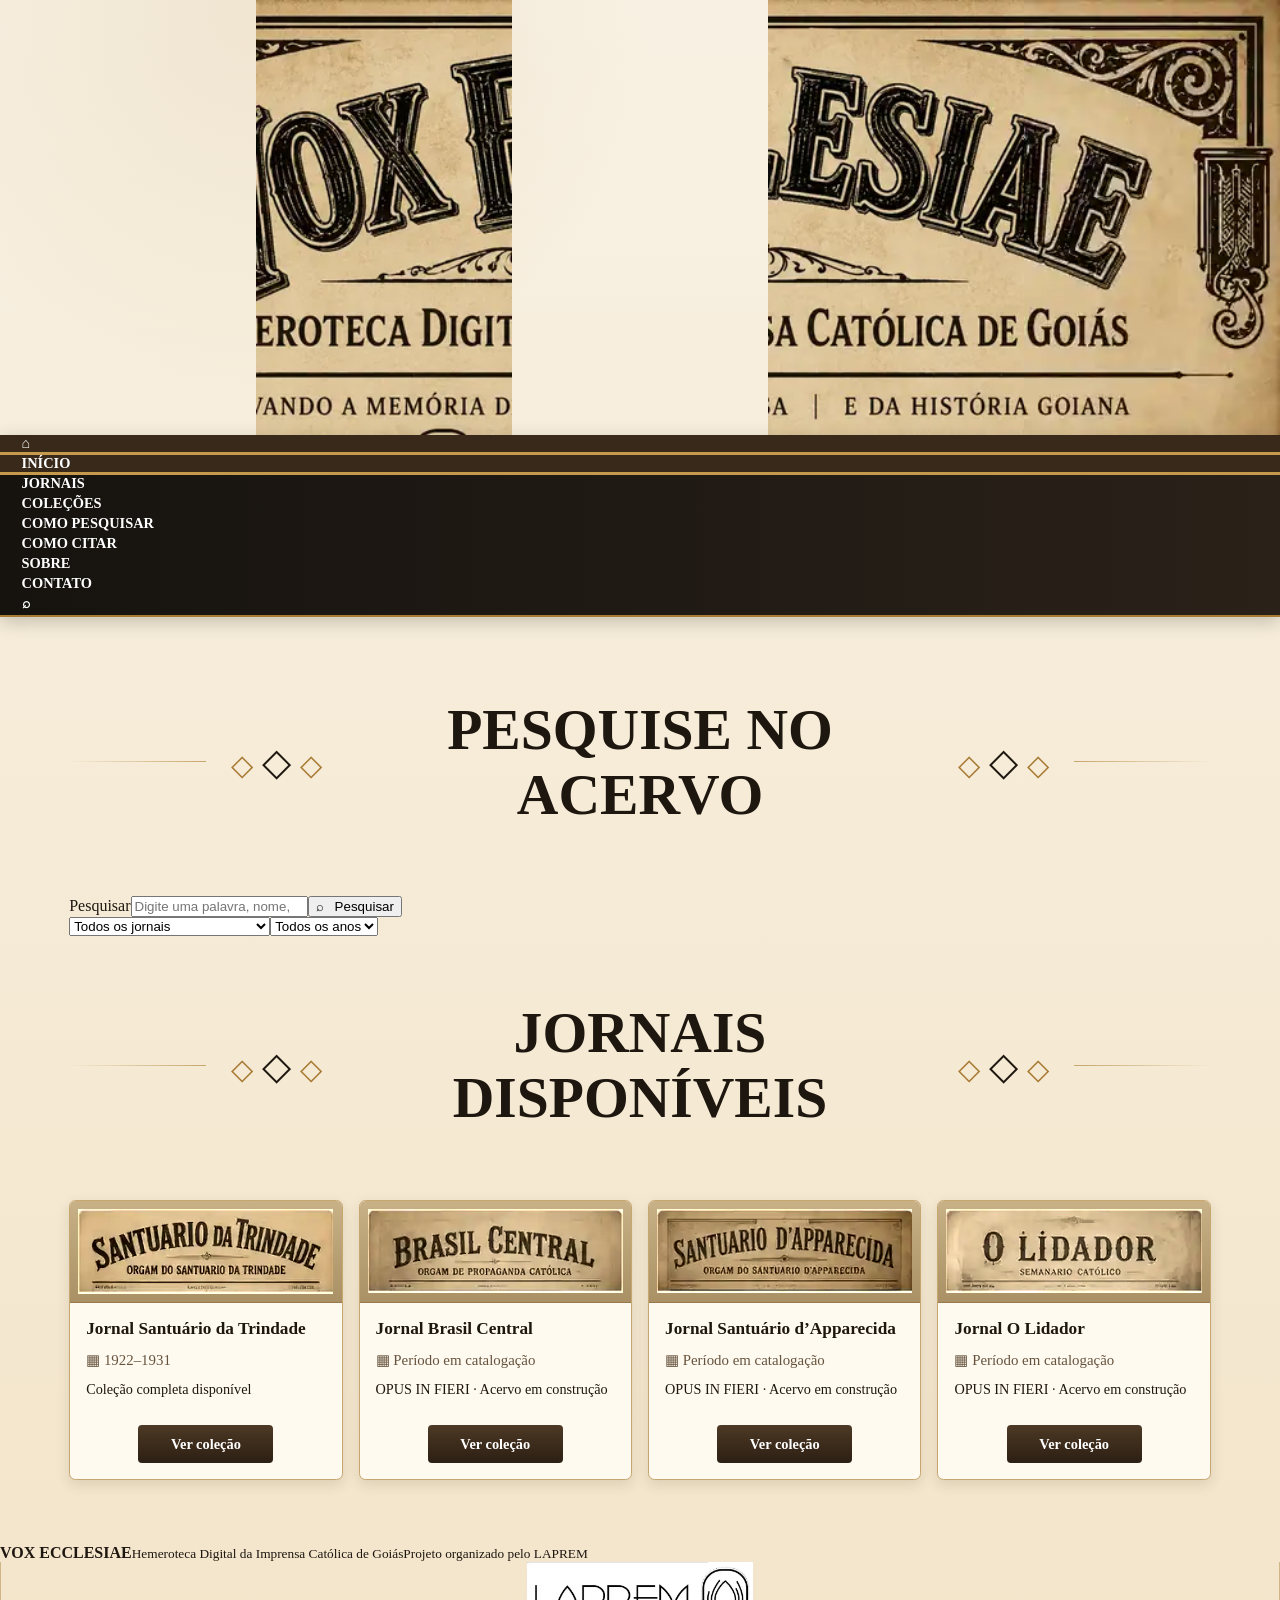
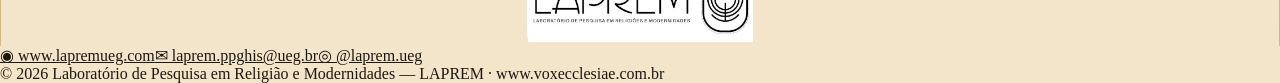
==== index.html @ 2f876b6b "Publica versão inicial do Vox Ecclesiae" ====
<!doctype html><html lang="pt-BR"><head>
<meta charset="utf-8"><meta name="viewport" content="width=device-width,initial-scale=1">
<meta name="description" content="Vox Ecclesiae — Hemeroteca Digital da Imprensa Católica de Goiás, organizada pelo LAPREM.">
<meta name="author" content="Laboratório de Pesquisa em Religião e Modernidades — LAPREM">
<title>Vox Ecclesiae — Hemeroteca Digital da Imprensa Católica de Goiás</title>
<link rel="stylesheet" href="assets/style.css"></head><body>
<header class="site-banner"><div class="banner-slices"><img src="assets/banner_vox_1.webp" alt="Vox Ecclesiae"><img src="assets/banner_vox_2.webp" alt=""><img src="assets/banner_vox_3.webp" alt=""><img src="assets/banner_vox_4.webp" alt=""><img src="assets/banner_vox_5.webp" alt=""></div></header>
<nav class="topnav" aria-label="Navegação principal">
<a class="home-link" href="index.html" aria-label="Início">⌂</a><a href="index.html">Início</a><a href="jornais.html">Jornais</a><a href="colecoes.html">Coleções</a><a href="como-pesquisar.html">Como pesquisar</a><a href="como-citar.html">Como citar</a><a href="sobre.html">Sobre</a><a href="contato.html">Contato</a><a class="search-link" href="#pesquisa" aria-label="Pesquisar">⌕</a>
</nav>
<main>
<section id="pesquisa">
  <div class="section-title"><span class="orn">◇</span><h1>Pesquise no acervo</h1><span class="orn">◇</span></div>
  <div class="search-zone">
    <form id="searchForm" class="search-form"><label class="sr-only" for="mainSearch">Pesquisar</label><input id="mainSearch" type="search" placeholder="Digite uma palavra, nome, local, data, assunto..." autocomplete="off"><button type="submit">⌕ &nbsp; Pesquisar</button></form>
    <div id="advancedBox" class="advanced-box"><select id="newspaperFilter" aria-label="Jornal"></select><select id="yearFilter" aria-label="Ano"></select></div>
    <div id="searchStatus" class="search-status"></div>
  </div>
  <section id="searchResults" class="results hidden" aria-live="polite"></section>
</section>
<section id="jornais">
  <div class="section-title"><span class="orn">◇</span><h2>Jornais disponíveis</h2><span class="orn">◇</span></div>
  <div id="newspaperGrid" class="newspaper-grid"></div>
</section>
</main>
<footer><div class="footer-inner">
  <div class="footer-title"><strong>VOX ECCLESIAE</strong><small>Hemeroteca Digital da Imprensa Católica de Goiás</small><small>Projeto organizado pelo LAPREM</small></div>
  <div class="footer-logo"><img src="assets/laprem/laprem-logo-horizontal.webp" alt="LAPREM — Laboratório de Pesquisa em Religião e Modernidades"></div>
  <div class="footer-contacts"><a href="https://www.lapremueg.com/" target="_blank" rel="noopener">◉ www.lapremueg.com</a><a href="mailto:laprem.ppghis@ueg.br">✉ laprem.ppghis@ueg.br</a><a href="https://www.instagram.com/laprem.ueg/" target="_blank" rel="noopener">◎ @laprem.ueg</a></div>
  <div class="footer-copy">© 2026 Laboratório de Pesquisa em Religião e Modernidades — LAPREM · www.voxecclesiae.com.br</div>
</div></footer>
<script src="assets/app.js"></script></body></html>
---- assets/style.css ----
:root{
  --paper:#f6eddb;
  --paper2:#ead8b7;
  --ink:#1e1710;
  --brown:#2a2016;
  --brown2:#44301d;
  --gold:#a87b35;
  --line:#c7a66c;
  --soft:#fffaf0;
  --green:#50613f;
}
*{box-sizing:border-box}
html{scroll-behavior:smooth}
body{
  margin:0;
  color:var(--ink);
  font-family:Georgia,'Times New Roman',serif;
  background:
   radial-gradient(circle at 20% 0%,rgba(182,143,78,.12),transparent 25rem),
   linear-gradient(#f8f1e3,#f3e5ca);
  min-height:100vh;
}
a{color:inherit}
img{max-width:100%}
.banner{width:100%;background:#d4bd91;line-height:0;overflow:hidden}
.banner img{display:block;width:100%;height:auto;object-fit:contain}
.banner-slices,.jst-banner-slices{display:flex;width:100%;line-height:0;overflow:hidden}
.banner-slices img{display:block;width:20%;height:auto;flex:0 0 20%}
.jst-banner-slices{border:1px solid #b58b50;background:#d8c29b}
.jst-banner-slices img{display:block;width:33.333333%;height:auto;flex:0 0 33.333333%}
.topnav{background:linear-gradient(90deg,#16130f,#2a2119);color:#fff;border-bottom:2px solid var(--gold);box-shadow:0 5px 18px #0003;position:relative;z-index:5}
.nav-inner{max-width:1180px;margin:auto;display:flex;align-items:stretch;justify-content:center;min-height:58px}
.topnav a{display:flex;align-items:center;padding:0 1.35rem;text-decoration:none;font-weight:700;text-transform:uppercase;font-size:.9rem;border-bottom:3px solid transparent}
.topnav a:hover,.topnav a.active{background:#38291b;border-bottom-color:#c69a4d}
.home-icon{font-size:1.1rem}
main{max-width:1180px;margin:auto;padding:2rem 1.2rem 4rem}
.section-title{display:flex;align-items:center;justify-content:center;gap:1rem;margin:0 auto 1.35rem;text-align:center;font-size:clamp(1.7rem,3vw,2.6rem);text-transform:uppercase}
.section-title::before,.section-title::after{content:'';height:1px;background:linear-gradient(90deg,transparent,var(--line));width:min(16vw,150px)}
.section-title::after{background:linear-gradient(90deg,var(--line),transparent)}
.section-title span::before,.section-title span::after{content:'◇';color:var(--gold);font-size:.75em;padding:0 .55rem}
.search-section{padding-top:.3rem}
.search-box{max-width:780px;margin:auto}
.search-row{display:flex;box-shadow:0 7px 20px #755b3822;border-radius:.42rem;overflow:hidden}
.search-row input{flex:1;border:1px solid #b68e55;border-right:0;background:#fffdf8;padding:1rem 1.15rem;font:1.05rem Georgia,serif;min-width:0}
.search-row button,.collection-button,.small-btn,.action{border:0;background:linear-gradient(#4d3925,#2c1f13);color:#fff;padding:0 1.35rem;font-weight:700;font-family:Georgia,serif;text-decoration:none;cursor:pointer;display:inline-flex;align-items:center;justify-content:center;border-radius:.25rem}
.search-row button{border-radius:0;font-size:1rem}
.search-row button:hover,.collection-button:hover,.small-btn:hover,.action:hover{filter:brightness(1.18)}
.search-filters{margin-top:.85rem;border:1px solid #c9a46b;background:#fff9ed;border-radius:.45rem;padding:.8rem;display:grid;grid-template-columns:1fr 1fr;gap:.7rem}
.search-filters select{width:100%;padding:.75rem;border:1px solid #c39b62;border-radius:.3rem;background:#fffaf1;font:1rem Georgia,serif;color:var(--ink)}
#searchStatus{text-align:center;margin:1rem 0;color:#67533c;font-style:italic}
.search-results{max-width:900px;margin:1rem auto 2rem;display:grid;gap:.75rem}
.result{background:#fffaf0;border:1px solid #d1b17d;border-radius:.5rem;padding:1rem 1.1rem;box-shadow:0 4px 12px #60481e12}
.result h3{margin:.1rem 0 .4rem;font-size:1.17rem}
.result-meta{color:#7a6245;font-size:.92rem;margin-bottom:.55rem}
.snippet{line-height:1.55;border-left:3px solid #b88d4c;padding-left:.8rem;margin:.7rem 0}
.result-actions{display:flex;gap:.5rem;flex-wrap:wrap}
.small-btn{padding:.6rem .85rem;font-size:.88rem}.small-btn.alt{background:#765734}
.hidden{display:none!important}
.paper-list{padding-top:.7rem}
.newspaper-grid{display:grid;grid-template-columns:repeat(4,1fr);gap:1rem}
.newspaper-card{border:1px solid #c8a66f;border-radius:.4rem;background:#fffaf0;overflow:hidden;box-shadow:0 5px 13px #4d371722;display:flex;flex-direction:column}
.masthead-wrap{height:102px;display:flex;align-items:center;justify-content:center;background:linear-gradient(#c8b186,#a99165);border-bottom:1px solid #9b794a;padding:.5rem}
.masthead-wrap img{max-height:100%;width:100%;object-fit:contain;filter:sepia(.32) contrast(1.15)}
.newspaper-card .body{padding:1rem;display:flex;flex-direction:column;flex:1}
.newspaper-card h3{font-size:1.08rem;margin:.05rem 0 .7rem}
.card-meta{color:#66533d;margin-bottom:.75rem;font-size:.93rem}
.card-status{font-size:.89rem;min-height:2.2em;margin-bottom:.85rem}
.collection-button{align-self:center;padding:.65rem 1.15rem;margin-top:auto;min-width:135px;font-size:.9rem}
.footer{border-top:2px solid #5d452a;background:#f0dfc1;padding:1.5rem 1rem .65rem}
.footer-grid{max-width:1180px;margin:auto;display:grid;grid-template-columns:1.25fr .75fr 1.05fr;align-items:center;gap:1.5rem}
.footer strong{display:block}.footer p{margin:.28rem 0}.footer-logo{text-align:center;border-left:1px solid #d0b785;border-right:1px solid #d0b785;padding:0 1.4rem}.footer-logo img{max-height:80px;object-fit:contain}.footer-contact a{display:block;text-decoration:none;margin:.48rem 0}.copyright{max-width:1180px;margin:1rem auto 0;border-top:1px solid #c3a46f;padding-top:.75rem;text-align:center;color:#765f42;font-size:.86rem}
.content-page{max-width:1020px}.content-page h1{font-size:clamp(2rem,5vw,3.2rem);margin:.2rem 0 1rem}.lead{font-size:1.12rem;line-height:1.65;color:#493b2c}.panel{background:#fffaf0;border:1px solid #cba875;border-radius:.45rem;padding:1.25rem;margin:1rem 0}.panel h2{margin-top:.1rem}.panel li{margin:.45rem 0;line-height:1.55}.quote{border-left:5px solid #a47b3d;padding:1rem 1.2rem;background:#eee0c8;font-size:1.04rem;line-height:1.6}
.breadcrumbs{font-size:.88rem;color:#806843;margin-bottom:1rem}.breadcrumbs a{text-decoration:none}.breadcrumbs a:hover{text-decoration:underline}
.collection-hero{display:grid;grid-template-columns:1.2fr .8fr;gap:1.2rem;align-items:center;background:#fffaf0;border:1px solid #caa56c;border-radius:.5rem;padding:1.2rem;margin-bottom:1.5rem}.collection-hero h1{margin:.2rem 0;font-size:clamp(2rem,5vw,3.2rem)}.collection-hero .period{font-size:1.65rem;font-weight:700;margin:.6rem 0}.collection-hero img{width:100%;max-height:255px;object-fit:contain;background:#d8c29b;border:1px solid #b58b50}.collection-hero .badge{display:inline-block;border:1px solid #89966c;background:#e8ecd9;color:#435137;border-radius:99px;padding:.25rem .65rem;font-weight:700;font-size:.88rem}
.year-grid{display:grid;grid-template-columns:repeat(5,1fr);gap:.75rem;margin:1rem 0}.year-card{background:#fffaf0;border:1px solid #c9a66f;border-radius:.4rem;padding:1rem;text-align:center}.year-card strong{font-size:1.5rem;display:block}.year-card a{display:inline-block;margin-top:.6rem;text-decoration:none;background:#382718;color:#fff;padding:.55rem .85rem;border-radius:.3rem}.year-card a:hover{background:#604225}
.construction{text-align:center;padding:3rem 1rem;background:#fffaf0;border:1px solid #c9a66f;border-radius:.55rem}.construction .latin{font-size:clamp(2.3rem,7vw,4.6rem);letter-spacing:.08em;font-weight:700;margin:.5rem 0;color:#342415}.construction .portuguese{font-style:italic;color:#786146;font-size:1.1rem}
.contact-list{display:grid;gap:.8rem}.contact-item{border:1px solid #c9a66f;background:#fffaf0;border-radius:.4rem;padding:1rem}.contact-item a{text-decoration:none;font-weight:700}
.callout{background:#efe1c8;border:1px solid #c9a66f;border-radius:.45rem;padding:1rem;line-height:1.55}
/* Ano JST integrado */
.year-page{max-width:1180px}.year-head{background:#fff8ea;border:1px solid #c7a268;border-radius:.5rem;padding:1.3rem;margin-bottom:1rem}.year-head h1{margin:.1rem 0 .35rem;font-size:clamp(2rem,5vw,3.25rem)}.year-stats{display:flex;gap:.75rem;flex-wrap:wrap;margin-top:.9rem}.year-stats div{border:1px solid #ccb080;background:#f1e3c9;border-radius:.4rem;padding:.55rem .85rem;min-width:125px}.year-stats strong{font-size:1.25rem;display:block}.year-stats span{font-size:.8rem;color:#6f593d}.edition-grid-vox{display:grid;grid-template-columns:repeat(auto-fit,minmax(245px,1fr));gap:.8rem}.edition-card-vox{background:#fffaf0;border:1px solid #ccb07b;border-radius:.45rem;overflow:hidden;box-shadow:0 4px 12px #5c421b15}.edition-card-head{padding:1rem}.edition-card-head h2{font-size:1.28rem;margin:.4rem 0}.edition-card-head p{color:#765f42;margin:.25rem 0}.edition-badge{display:inline-block;background:#e6d2ad;color:#513b20;border-radius:99px;padding:.17rem .5rem;font-size:.76rem;font-weight:700}.edition-card-actions{display:flex;gap:.45rem;flex-wrap:wrap;padding:0 1rem 1rem}.action{padding:.58rem .8rem;font-size:.84rem}.action.alt{background:#745335}
.reader-dialog{width:min(96vw,1050px);height:90vh;border:0;border-radius:.5rem;padding:0;background:#fff}.reader-dialog::backdrop{background:#000c}.reader-head{height:55px;display:flex;align-items:center;justify-content:space-between;background:#261b12;color:#fff;padding:0 .8rem}.reader-head button{background:#eee2cc;border:0;border-radius:.3rem;padding:.5rem .7rem;cursor:pointer}.reader-tabs{height:52px;display:flex;align-items:center;gap:.5rem;padding:.5rem .75rem;background:#efe3ce;border-bottom:1px solid #ccb386}.reader-tab,.reader-copy{border:1px solid #af8950;background:#fff8ec;color:#3b2b1a;border-radius:.3rem;padding:.5rem .75rem;font-weight:700;cursor:pointer}.reader-tab.active{background:#3c2b1b;color:#fff}.reader-copy{margin-left:auto}.reader-pane{height:calc(100% - 107px);overflow:auto;background:#1e1e1e}.reader-pane iframe{width:100%;height:100%;border:0}.ocr-text{background:#f9f3e7;min-height:100%;padding:1rem}.ocr-page{max-width:850px;margin:0 auto .8rem;background:#fff;border:1px solid #d7c19e;border-radius:.4rem;padding:1rem}.ocr-page h3{margin:.1rem 0 .7rem;color:#4e351e}.ocr-page div{white-space:pre-wrap;font:16px/1.6 Georgia,serif}
@media(max-width:900px){.newspaper-grid{grid-template-columns:repeat(2,1fr)}.year-grid{grid-template-columns:repeat(3,1fr)}.footer-grid{grid-template-columns:1fr}.footer-logo{border:0;border-top:1px solid #d0b785;border-bottom:1px solid #d0b785;padding:1rem}.collection-hero{grid-template-columns:1fr}.nav-inner{justify-content:flex-start;overflow-x:auto}.topnav a{white-space:nowrap;padding:0 1rem}}
@media(max-width:600px){main{padding:1.2rem .75rem 3rem}.search-row{display:grid}.search-row input{border-right:1px solid #b68e55}.search-row button{padding:.85rem}.search-filters{grid-template-columns:1fr}.newspaper-grid{grid-template-columns:1fr}.year-grid{grid-template-columns:repeat(2,1fr)}.section-title{gap:.4rem}.section-title::before,.section-title::after{width:30px}.footer{padding-left:.75rem;padding-right:.75rem}.reader-dialog{width:100vw;height:100vh;max-height:none;border-radius:0}.reader-copy{font-size:.76rem;padding:.45rem}.collection-hero{padding:.8rem}}
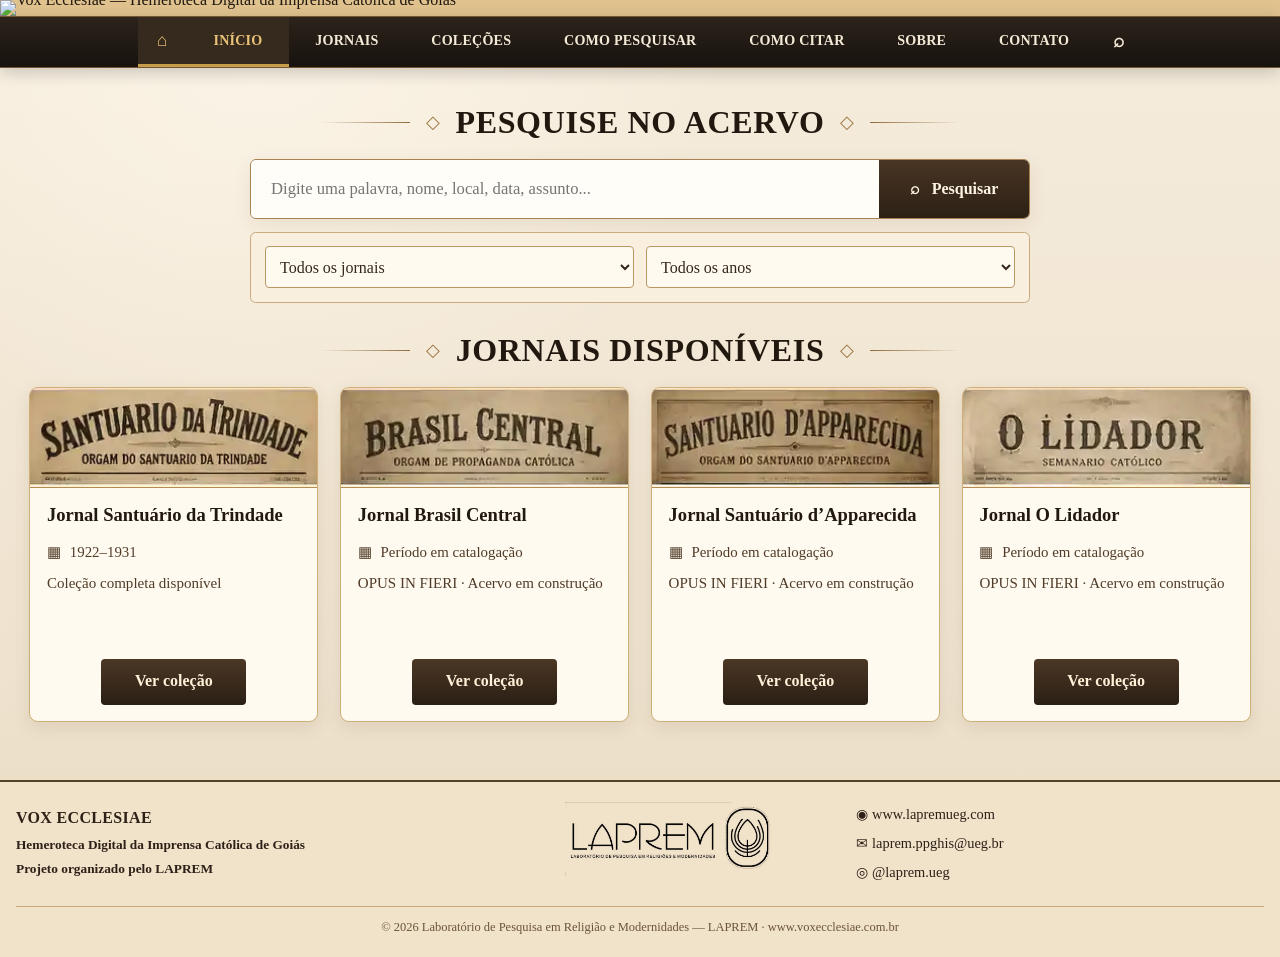
==== commit 2b96b4b6: "Use single normal banner images like Acervo JST" ====
--- a/index.html
+++ b/index.html
@@ -4,7 +4,7 @@
 <meta name="author" content="Laboratório de Pesquisa em Religião e Modernidades — LAPREM">
 <title>Vox Ecclesiae — Hemeroteca Digital da Imprensa Católica de Goiás</title>
 <link rel="stylesheet" href="assets/style.css"></head><body>
-<header class="site-banner"><div class="banner-slices"><img src="assets/banner_vox_1.webp" alt="Vox Ecclesiae"><img src="assets/banner_vox_2.webp" alt=""><img src="assets/banner_vox_3.webp" alt=""><img src="assets/banner_vox_4.webp" alt=""><img src="assets/banner_vox_5.webp" alt=""></div></header>
+<header class="site-banner"><img src="assets/banner_vox_ecclesiae.jpg" alt="Vox Ecclesiae — Hemeroteca Digital da Imprensa Católica de Goiás"></header>
 <nav class="topnav" aria-label="Navegação principal">
 <a class="home-link" href="index.html" aria-label="Início">⌂</a><a href="index.html">Início</a><a href="jornais.html">Jornais</a><a href="colecoes.html">Coleções</a><a href="como-pesquisar.html">Como pesquisar</a><a href="como-citar.html">Como citar</a><a href="sobre.html">Sobre</a><a href="contato.html">Contato</a><a class="search-link" href="#pesquisa" aria-label="Pesquisar">⌕</a>
 </nav>
@@ -29,4 +29,4 @@
   <div class="footer-contacts"><a href="https://www.lapremueg.com/" target="_blank" rel="noopener">◉ www.lapremueg.com</a><a href="mailto:laprem.ppghis@ueg.br">✉ laprem.ppghis@ueg.br</a><a href="https://www.instagram.com/laprem.ueg/" target="_blank" rel="noopener">◎ @laprem.ueg</a></div>
   <div class="footer-copy">© 2026 Laboratório de Pesquisa em Religião e Modernidades — LAPREM · www.voxecclesiae.com.br</div>
 </div></footer>
-<script src="assets/app.js"></script></body></html>
+<script src="assets/app.js"></script></body></html>
--- a/assets/style.css
+++ b/assets/style.css
@@ -1,83 +1,3 @@
-:root{
-  --paper:#f6eddb;
-  --paper2:#ead8b7;
-  --ink:#1e1710;
-  --brown:#2a2016;
-  --brown2:#44301d;
-  --gold:#a87b35;
-  --line:#c7a66c;
-  --soft:#fffaf0;
-  --green:#50613f;
-}
-*{box-sizing:border-box}
-html{scroll-behavior:smooth}
-body{
-  margin:0;
-  color:var(--ink);
-  font-family:Georgia,'Times New Roman',serif;
-  background:
-   radial-gradient(circle at 20% 0%,rgba(182,143,78,.12),transparent 25rem),
-   linear-gradient(#f8f1e3,#f3e5ca);
-  min-height:100vh;
-}
-a{color:inherit}
-img{max-width:100%}
-.banner{width:100%;background:#d4bd91;line-height:0;overflow:hidden}
-.banner img{display:block;width:100%;height:auto;object-fit:contain}
-.banner-slices,.jst-banner-slices{display:flex;width:100%;line-height:0;overflow:hidden}
-.banner-slices img{display:block;width:20%;height:auto;flex:0 0 20%}
-.jst-banner-slices{border:1px solid #b58b50;background:#d8c29b}
-.jst-banner-slices img{display:block;width:33.333333%;height:auto;flex:0 0 33.333333%}
-.topnav{background:linear-gradient(90deg,#16130f,#2a2119);color:#fff;border-bottom:2px solid var(--gold);box-shadow:0 5px 18px #0003;position:relative;z-index:5}
-.nav-inner{max-width:1180px;margin:auto;display:flex;align-items:stretch;justify-content:center;min-height:58px}
-.topnav a{display:flex;align-items:center;padding:0 1.35rem;text-decoration:none;font-weight:700;text-transform:uppercase;font-size:.9rem;border-bottom:3px solid transparent}
-.topnav a:hover,.topnav a.active{background:#38291b;border-bottom-color:#c69a4d}
-.home-icon{font-size:1.1rem}
-main{max-width:1180px;margin:auto;padding:2rem 1.2rem 4rem}
-.section-title{display:flex;align-items:center;justify-content:center;gap:1rem;margin:0 auto 1.35rem;text-align:center;font-size:clamp(1.7rem,3vw,2.6rem);text-transform:uppercase}
-.section-title::before,.section-title::after{content:'';height:1px;background:linear-gradient(90deg,transparent,var(--line));width:min(16vw,150px)}
-.section-title::after{background:linear-gradient(90deg,var(--line),transparent)}
-.section-title span::before,.section-title span::after{content:'◇';color:var(--gold);font-size:.75em;padding:0 .55rem}
-.search-section{padding-top:.3rem}
-.search-box{max-width:780px;margin:auto}
-.search-row{display:flex;box-shadow:0 7px 20px #755b3822;border-radius:.42rem;overflow:hidden}
-.search-row input{flex:1;border:1px solid #b68e55;border-right:0;background:#fffdf8;padding:1rem 1.15rem;font:1.05rem Georgia,serif;min-width:0}
-.search-row button,.collection-button,.small-btn,.action{border:0;background:linear-gradient(#4d3925,#2c1f13);color:#fff;padding:0 1.35rem;font-weight:700;font-family:Georgia,serif;text-decoration:none;cursor:pointer;display:inline-flex;align-items:center;justify-content:center;border-radius:.25rem}
-.search-row button{border-radius:0;font-size:1rem}
-.search-row button:hover,.collection-button:hover,.small-btn:hover,.action:hover{filter:brightness(1.18)}
-.search-filters{margin-top:.85rem;border:1px solid #c9a46b;background:#fff9ed;border-radius:.45rem;padding:.8rem;display:grid;grid-template-columns:1fr 1fr;gap:.7rem}
-.search-filters select{width:100%;padding:.75rem;border:1px solid #c39b62;border-radius:.3rem;background:#fffaf1;font:1rem Georgia,serif;color:var(--ink)}
-#searchStatus{text-align:center;margin:1rem 0;color:#67533c;font-style:italic}
-.search-results{max-width:900px;margin:1rem auto 2rem;display:grid;gap:.75rem}
-.result{background:#fffaf0;border:1px solid #d1b17d;border-radius:.5rem;padding:1rem 1.1rem;box-shadow:0 4px 12px #60481e12}
-.result h3{margin:.1rem 0 .4rem;font-size:1.17rem}
-.result-meta{color:#7a6245;font-size:.92rem;margin-bottom:.55rem}
-.snippet{line-height:1.55;border-left:3px solid #b88d4c;padding-left:.8rem;margin:.7rem 0}
-.result-actions{display:flex;gap:.5rem;flex-wrap:wrap}
-.small-btn{padding:.6rem .85rem;font-size:.88rem}.small-btn.alt{background:#765734}
-.hidden{display:none!important}
-.paper-list{padding-top:.7rem}
-.newspaper-grid{display:grid;grid-template-columns:repeat(4,1fr);gap:1rem}
-.newspaper-card{border:1px solid #c8a66f;border-radius:.4rem;background:#fffaf0;overflow:hidden;box-shadow:0 5px 13px #4d371722;display:flex;flex-direction:column}
-.masthead-wrap{height:102px;display:flex;align-items:center;justify-content:center;background:linear-gradient(#c8b186,#a99165);border-bottom:1px solid #9b794a;padding:.5rem}
-.masthead-wrap img{max-height:100%;width:100%;object-fit:contain;filter:sepia(.32) contrast(1.15)}
-.newspaper-card .body{padding:1rem;display:flex;flex-direction:column;flex:1}
-.newspaper-card h3{font-size:1.08rem;margin:.05rem 0 .7rem}
-.card-meta{color:#66533d;margin-bottom:.75rem;font-size:.93rem}
-.card-status{font-size:.89rem;min-height:2.2em;margin-bottom:.85rem}
-.collection-button{align-self:center;padding:.65rem 1.15rem;margin-top:auto;min-width:135px;font-size:.9rem}
-.footer{border-top:2px solid #5d452a;background:#f0dfc1;padding:1.5rem 1rem .65rem}
-.footer-grid{max-width:1180px;margin:auto;display:grid;grid-template-columns:1.25fr .75fr 1.05fr;align-items:center;gap:1.5rem}
-.footer strong{display:block}.footer p{margin:.28rem 0}.footer-logo{text-align:center;border-left:1px solid #d0b785;border-right:1px solid #d0b785;padding:0 1.4rem}.footer-logo img{max-height:80px;object-fit:contain}.footer-contact a{display:block;text-decoration:none;margin:.48rem 0}.copyright{max-width:1180px;margin:1rem auto 0;border-top:1px solid #c3a46f;padding-top:.75rem;text-align:center;color:#765f42;font-size:.86rem}
-.content-page{max-width:1020px}.content-page h1{font-size:clamp(2rem,5vw,3.2rem);margin:.2rem 0 1rem}.lead{font-size:1.12rem;line-height:1.65;color:#493b2c}.panel{background:#fffaf0;border:1px solid #cba875;border-radius:.45rem;padding:1.25rem;margin:1rem 0}.panel h2{margin-top:.1rem}.panel li{margin:.45rem 0;line-height:1.55}.quote{border-left:5px solid #a47b3d;padding:1rem 1.2rem;background:#eee0c8;font-size:1.04rem;line-height:1.6}
-.breadcrumbs{font-size:.88rem;color:#806843;margin-bottom:1rem}.breadcrumbs a{text-decoration:none}.breadcrumbs a:hover{text-decoration:underline}
-.collection-hero{display:grid;grid-template-columns:1.2fr .8fr;gap:1.2rem;align-items:center;background:#fffaf0;border:1px solid #caa56c;border-radius:.5rem;padding:1.2rem;margin-bottom:1.5rem}.collection-hero h1{margin:.2rem 0;font-size:clamp(2rem,5vw,3.2rem)}.collection-hero .period{font-size:1.65rem;font-weight:700;margin:.6rem 0}.collection-hero img{width:100%;max-height:255px;object-fit:contain;background:#d8c29b;border:1px solid #b58b50}.collection-hero .badge{display:inline-block;border:1px solid #89966c;background:#e8ecd9;color:#435137;border-radius:99px;padding:.25rem .65rem;font-weight:700;font-size:.88rem}
-.year-grid{display:grid;grid-template-columns:repeat(5,1fr);gap:.75rem;margin:1rem 0}.year-card{background:#fffaf0;border:1px solid #c9a66f;border-radius:.4rem;padding:1rem;text-align:center}.year-card strong{font-size:1.5rem;display:block}.year-card a{display:inline-block;margin-top:.6rem;text-decoration:none;background:#382718;color:#fff;padding:.55rem .85rem;border-radius:.3rem}.year-card a:hover{background:#604225}
-.construction{text-align:center;padding:3rem 1rem;background:#fffaf0;border:1px solid #c9a66f;border-radius:.55rem}.construction .latin{font-size:clamp(2.3rem,7vw,4.6rem);letter-spacing:.08em;font-weight:700;margin:.5rem 0;color:#342415}.construction .portuguese{font-style:italic;color:#786146;font-size:1.1rem}
-.contact-list{display:grid;gap:.8rem}.contact-item{border:1px solid #c9a66f;background:#fffaf0;border-radius:.4rem;padding:1rem}.contact-item a{text-decoration:none;font-weight:700}
-.callout{background:#efe1c8;border:1px solid #c9a66f;border-radius:.45rem;padding:1rem;line-height:1.55}
-/* Ano JST integrado */
-.year-page{max-width:1180px}.year-head{background:#fff8ea;border:1px solid #c7a268;border-radius:.5rem;padding:1.3rem;margin-bottom:1rem}.year-head h1{margin:.1rem 0 .35rem;font-size:clamp(2rem,5vw,3.25rem)}.year-stats{display:flex;gap:.75rem;flex-wrap:wrap;margin-top:.9rem}.year-stats div{border:1px solid #ccb080;background:#f1e3c9;border-radius:.4rem;padding:.55rem .85rem;min-width:125px}.year-stats strong{font-size:1.25rem;display:block}.year-stats span{font-size:.8rem;color:#6f593d}.edition-grid-vox{display:grid;grid-template-columns:repeat(auto-fit,minmax(245px,1fr));gap:.8rem}.edition-card-vox{background:#fffaf0;border:1px solid #ccb07b;border-radius:.45rem;overflow:hidden;box-shadow:0 4px 12px #5c421b15}.edition-card-head{padding:1rem}.edition-card-head h2{font-size:1.28rem;margin:.4rem 0}.edition-card-head p{color:#765f42;margin:.25rem 0}.edition-badge{display:inline-block;background:#e6d2ad;color:#513b20;border-radius:99px;padding:.17rem .5rem;font-size:.76rem;font-weight:700}.edition-card-actions{display:flex;gap:.45rem;flex-wrap:wrap;padding:0 1rem 1rem}.action{padding:.58rem .8rem;font-size:.84rem}.action.alt{background:#745335}
-.reader-dialog{width:min(96vw,1050px);height:90vh;border:0;border-radius:.5rem;padding:0;background:#fff}.reader-dialog::backdrop{background:#000c}.reader-head{height:55px;display:flex;align-items:center;justify-content:space-between;background:#261b12;color:#fff;padding:0 .8rem}.reader-head button{background:#eee2cc;border:0;border-radius:.3rem;padding:.5rem .7rem;cursor:pointer}.reader-tabs{height:52px;display:flex;align-items:center;gap:.5rem;padding:.5rem .75rem;background:#efe3ce;border-bottom:1px solid #ccb386}.reader-tab,.reader-copy{border:1px solid #af8950;background:#fff8ec;color:#3b2b1a;border-radius:.3rem;padding:.5rem .75rem;font-weight:700;cursor:pointer}.reader-tab.active{background:#3c2b1b;color:#fff}.reader-copy{margin-left:auto}.reader-pane{height:calc(100% - 107px);overflow:auto;background:#1e1e1e}.reader-pane iframe{width:100%;height:100%;border:0}.ocr-text{background:#f9f3e7;min-height:100%;padding:1rem}.ocr-page{max-width:850px;margin:0 auto .8rem;background:#fff;border:1px solid #d7c19e;border-radius:.4rem;padding:1rem}.ocr-page h3{margin:.1rem 0 .7rem;color:#4e351e}.ocr-page div{white-space:pre-wrap;font:16px/1.6 Georgia,serif}
-@media(max-width:900px){.newspaper-grid{grid-template-columns:repeat(2,1fr)}.year-grid{grid-template-columns:repeat(3,1fr)}.footer-grid{grid-template-columns:1fr}.footer-logo{border:0;border-top:1px solid #d0b785;border-bottom:1px solid #d0b785;padding:1rem}.collection-hero{grid-template-columns:1fr}.nav-inner{justify-content:flex-start;overflow-x:auto}.topnav a{white-space:nowrap;padding:0 1rem}}
-@media(max-width:600px){main{padding:1.2rem .75rem 3rem}.search-row{display:grid}.search-row input{border-right:1px solid #b68e55}.search-row button{padding:.85rem}.search-filters{grid-template-columns:1fr}.newspaper-grid{grid-template-columns:1fr}.year-grid{grid-template-columns:repeat(2,1fr)}.section-title{gap:.4rem}.section-title::before,.section-title::after{width:30px}.footer{padding-left:.75rem;padding-right:.75rem}.reader-dialog{width:100vw;height:100vh;max-height:none;border-radius:0}.reader-copy{font-size:.76rem;padding:.45rem}.collection-hero{padding:.8rem}}
+@import url('style-core.css');
+.site-banner{line-height:0;background:#dfc28e;border-bottom:1px solid #7a5d36;overflow:hidden}
+.site-banner img{display:block;width:100%;height:auto;max-height:none;object-fit:contain}
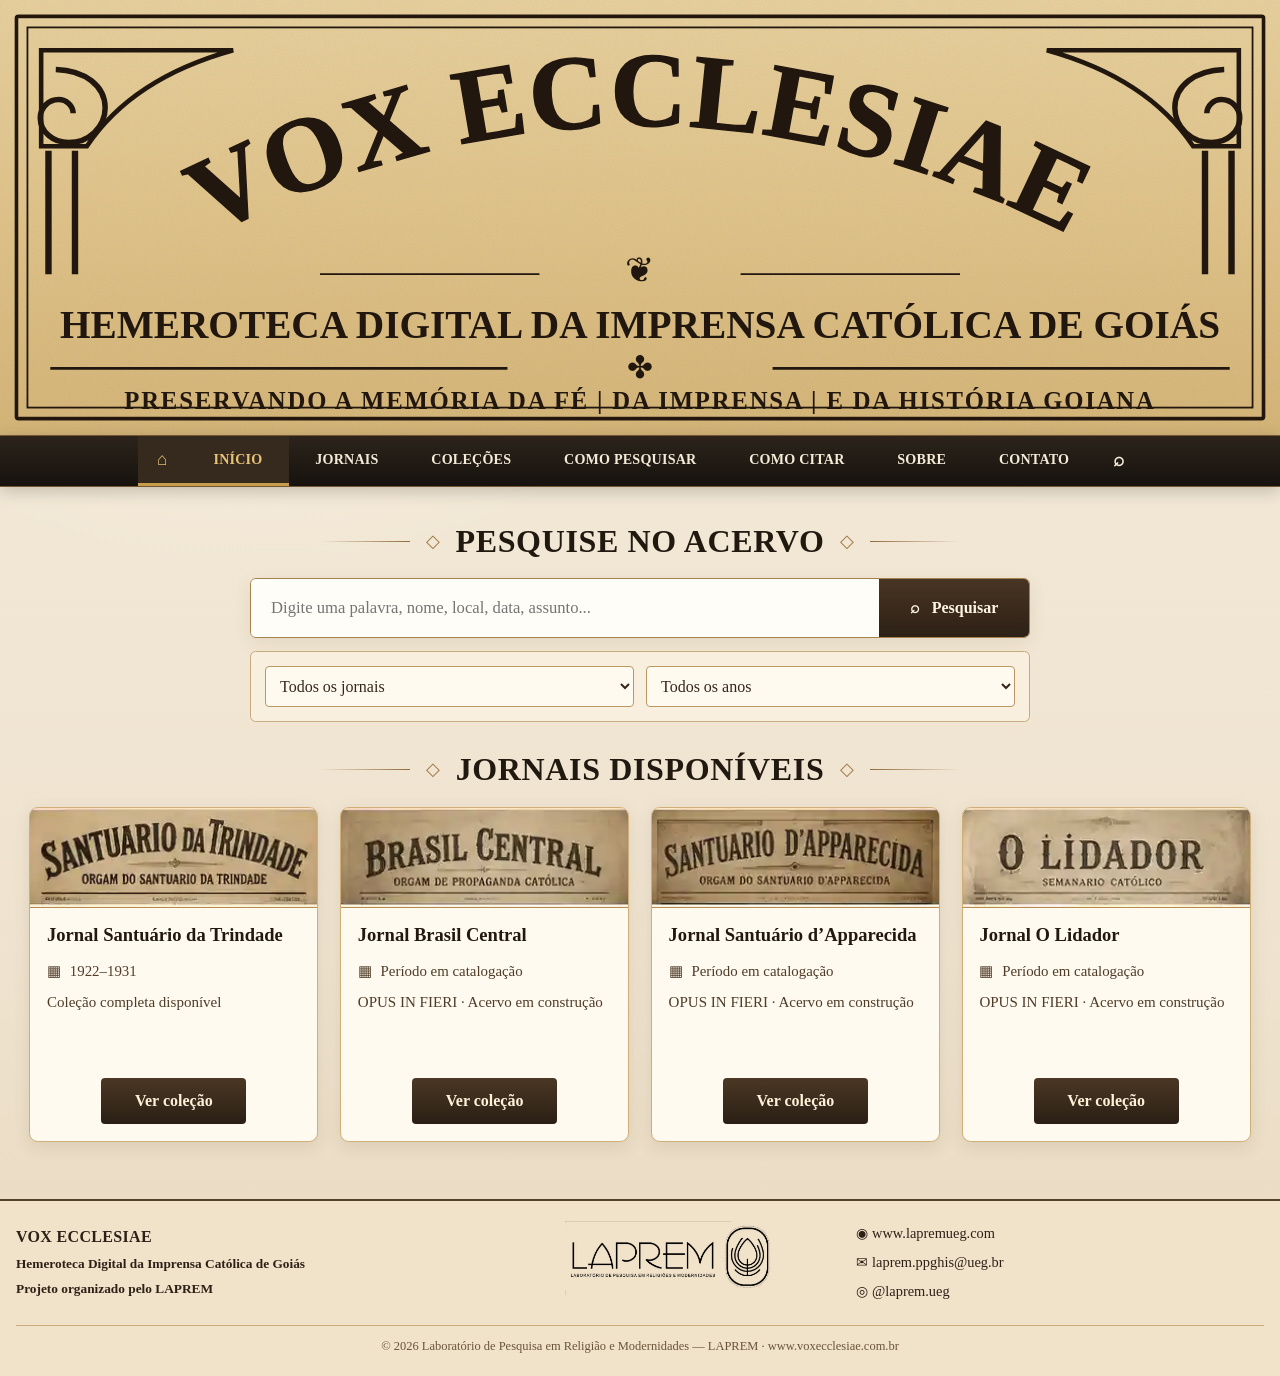
==== commit 60e38648: "Use one simple banner image on homepage" ====
--- a/index.html
+++ b/index.html
@@ -4,7 +4,7 @@
 <meta name="author" content="Laboratório de Pesquisa em Religião e Modernidades — LAPREM">
 <title>Vox Ecclesiae — Hemeroteca Digital da Imprensa Católica de Goiás</title>
 <link rel="stylesheet" href="assets/style.css"></head><body>
-<header class="site-banner"><img src="assets/banner_vox_ecclesiae.jpg" alt="Vox Ecclesiae — Hemeroteca Digital da Imprensa Católica de Goiás"></header>
+<header class="site-banner"><img src="assets/banner_vox_ecclesiae.svg" alt="Vox Ecclesiae — Hemeroteca Digital da Imprensa Católica de Goiás"></header>
 <nav class="topnav" aria-label="Navegação principal">
 <a class="home-link" href="index.html" aria-label="Início">⌂</a><a href="index.html">Início</a><a href="jornais.html">Jornais</a><a href="colecoes.html">Coleções</a><a href="como-pesquisar.html">Como pesquisar</a><a href="como-citar.html">Como citar</a><a href="sobre.html">Sobre</a><a href="contato.html">Contato</a><a class="search-link" href="#pesquisa" aria-label="Pesquisar">⌕</a>
 </nav>
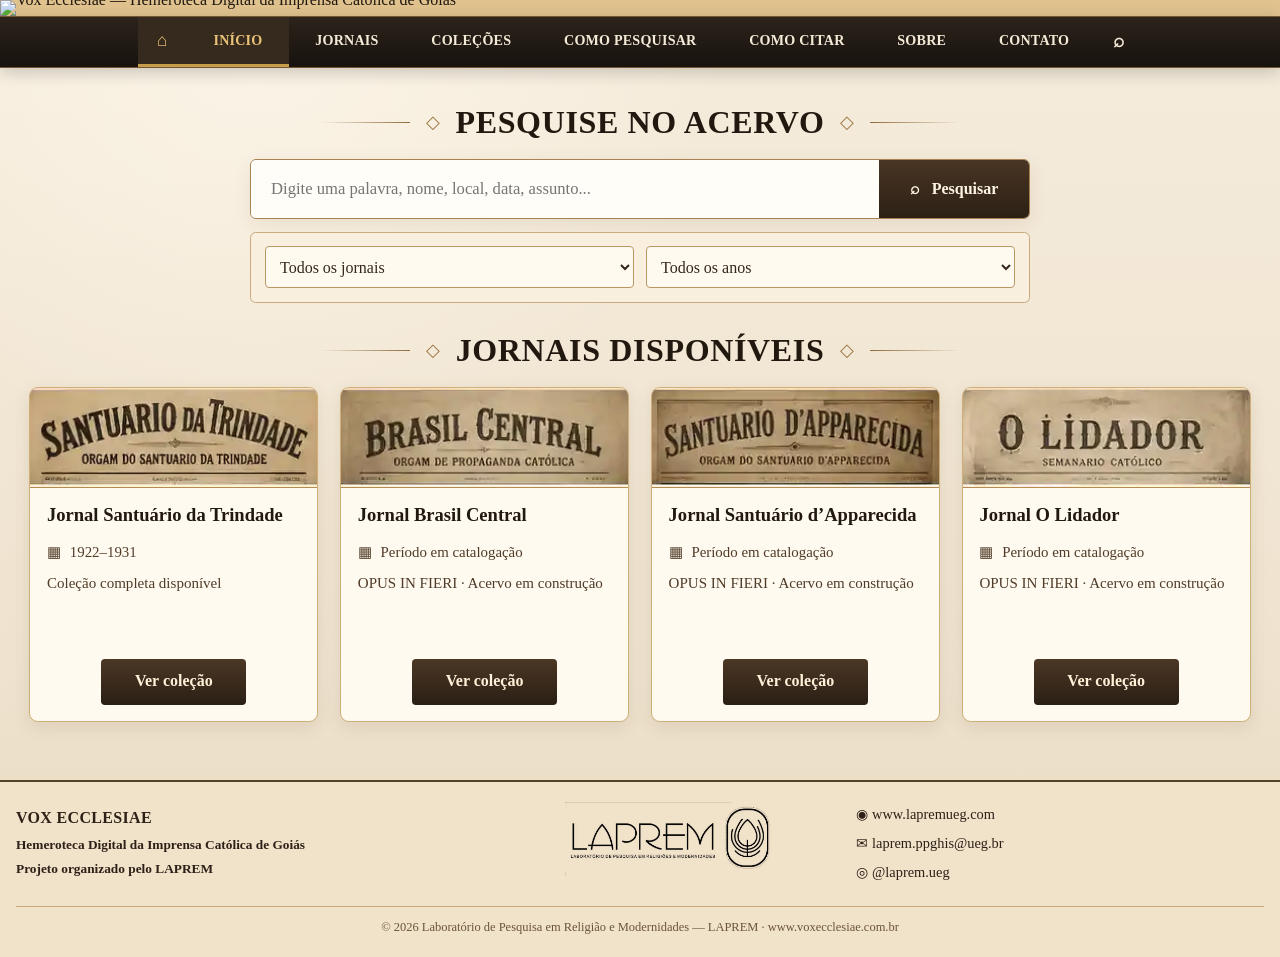
==== commit 0d6e6e75: "Use approved single Vox banner" ====
--- a/index.html
+++ b/index.html
@@ -4,7 +4,7 @@
 <meta name="author" content="Laboratório de Pesquisa em Religião e Modernidades — LAPREM">
 <title>Vox Ecclesiae — Hemeroteca Digital da Imprensa Católica de Goiás</title>
 <link rel="stylesheet" href="assets/style.css"></head><body>
-<header class="site-banner"><img src="assets/banner_vox_ecclesiae.svg" alt="Vox Ecclesiae — Hemeroteca Digital da Imprensa Católica de Goiás"></header>
+<header class="site-banner"><img src="assets/banner_vox_final.svg" alt="Vox Ecclesiae — Hemeroteca Digital da Imprensa Católica de Goiás"></header>
 <nav class="topnav" aria-label="Navegação principal">
 <a class="home-link" href="index.html" aria-label="Início">⌂</a><a href="index.html">Início</a><a href="jornais.html">Jornais</a><a href="colecoes.html">Coleções</a><a href="como-pesquisar.html">Como pesquisar</a><a href="como-citar.html">Como citar</a><a href="sobre.html">Sobre</a><a href="contato.html">Contato</a><a class="search-link" href="#pesquisa" aria-label="Pesquisar">⌕</a>
 </nav>
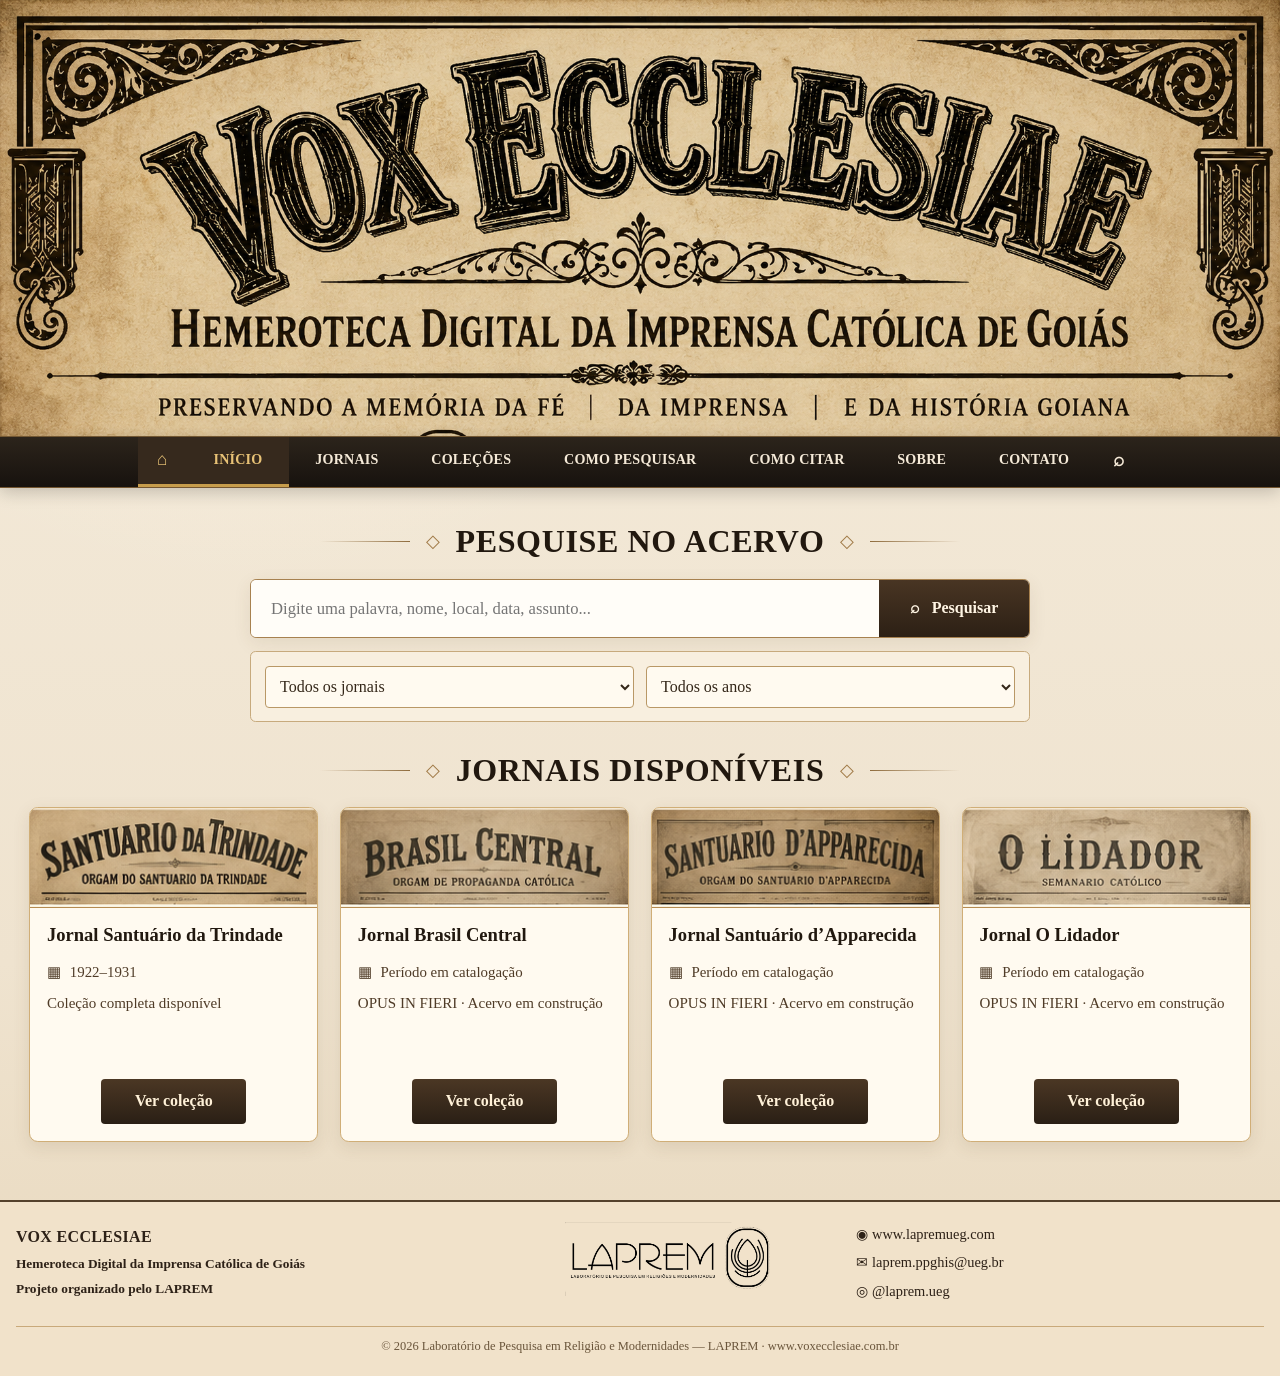
==== commit d1cd0a5e: "Add files via upload" ====
--- a/index.html
+++ b/index.html
@@ -4,7 +4,7 @@
 <meta name="author" content="Laboratório de Pesquisa em Religião e Modernidades — LAPREM">
 <title>Vox Ecclesiae — Hemeroteca Digital da Imprensa Católica de Goiás</title>
 <link rel="stylesheet" href="assets/style.css"></head><body>
-<header class="site-banner"><img src="assets/banner_vox_final.svg" alt="Vox Ecclesiae — Hemeroteca Digital da Imprensa Católica de Goiás"></header>
+<header class="site-banner"><img src="assets/banner_vox_ecclesiae.png" alt="Vox Ecclesiae — Hemeroteca Digital da Imprensa Católica de Goiás"></header>
 <nav class="topnav" aria-label="Navegação principal">
 <a class="home-link" href="index.html" aria-label="Início">⌂</a><a href="index.html">Início</a><a href="jornais.html">Jornais</a><a href="colecoes.html">Coleções</a><a href="como-pesquisar.html">Como pesquisar</a><a href="como-citar.html">Como citar</a><a href="sobre.html">Sobre</a><a href="contato.html">Contato</a><a class="search-link" href="#pesquisa" aria-label="Pesquisar">⌕</a>
 </nav>
@@ -25,8 +25,8 @@
 </main>
 <footer><div class="footer-inner">
   <div class="footer-title"><strong>VOX ECCLESIAE</strong><small>Hemeroteca Digital da Imprensa Católica de Goiás</small><small>Projeto organizado pelo LAPREM</small></div>
-  <div class="footer-logo"><img src="assets/laprem/laprem-logo-horizontal.webp" alt="LAPREM — Laboratório de Pesquisa em Religião e Modernidades"></div>
+  <div class="footer-logo"><img src="assets/laprem/laprem-logo-horizontal.png" alt="LAPREM — Laboratório de Pesquisa em Religião e Modernidades"></div>
   <div class="footer-contacts"><a href="https://www.lapremueg.com/" target="_blank" rel="noopener">◉ www.lapremueg.com</a><a href="mailto:laprem.ppghis@ueg.br">✉ laprem.ppghis@ueg.br</a><a href="https://www.instagram.com/laprem.ueg/" target="_blank" rel="noopener">◎ @laprem.ueg</a></div>
   <div class="footer-copy">© 2026 Laboratório de Pesquisa em Religião e Modernidades — LAPREM · www.voxecclesiae.com.br</div>
 </div></footer>
-<script src="assets/app.js"></script></body></html>+<script src="assets/app.js"></script></body></html>
--- a/assets/style.css
+++ b/assets/style.css
@@ -1,3 +1,113 @@
-@import url('style-core.css');
-.site-banner{line-height:0;background:#dfc28e;border-bottom:1px solid #7a5d36;overflow:hidden}
-.site-banner img{display:block;width:100%;height:auto;max-height:none;object-fit:contain}
+:root{
+  --ink:#21180f;
+  --ink2:#342416;
+  --paper:#f4ead8;
+  --paper2:#e8d5b3;
+  --paper3:#d7b987;
+  --line:#b38e57;
+  --gold:#c8a15d;
+  --muted:#6f5b43;
+  --dark:#211a13;
+  --dark2:#342719;
+  --white:#fffaf0;
+}
+*{box-sizing:border-box}
+html{scroll-behavior:smooth}
+body{margin:0;background:
+  radial-gradient(circle at 20% 0,#fff9edaa,transparent 34%),
+  linear-gradient(180deg,#f5ecdc 0,#efe3cf 70%,#e8d8bd 100%);color:var(--ink);font:16px/1.55 Georgia,"Times New Roman",serif}
+a{color:inherit}
+button,input,select{font:inherit}
+.sr-only{position:absolute!important;width:1px;height:1px;padding:0;margin:-1px;overflow:hidden;clip:rect(0,0,0,0);white-space:nowrap;border:0}
+.hidden{display:none!important}
+
+/* Cabeçalho aprovado */
+.site-banner{line-height:0;background:#dfc28e;border-bottom:1px solid #7a5d36}
+.site-banner img{display:block;width:100%;height:auto}
+.topnav{background:linear-gradient(180deg,#2c241b,#17120e);border-bottom:1px solid #745630;display:flex;align-items:center;justify-content:center;gap:0;position:sticky;top:0;z-index:30;box-shadow:0 4px 16px #0003}
+.topnav a,.topnav button{height:50px;display:flex;align-items:center;justify-content:center;padding:0 1.65rem;border:0;background:transparent;color:#f5ead8;text-decoration:none;text-transform:uppercase;font-weight:700;font-size:.88rem;letter-spacing:.015em;cursor:pointer;border-bottom:3px solid transparent}
+.topnav a:hover,.topnav a.active,.topnav button:hover{background:#36291d;color:#e8c276;border-bottom-color:#c79d4c}
+.topnav .home-link{font-size:1.1rem;padding-inline:1.2rem}
+.topnav .search-link{font-size:1.2rem;padding-inline:1.1rem}
+
+main{max-width:1260px;margin:0 auto;padding:2.1rem 1.2rem 3.6rem}
+.section-title{display:flex;align-items:center;justify-content:center;gap:1rem;margin:.2rem 0 1.2rem;text-align:center}
+.section-title::before,.section-title::after{content:"";width:90px;height:1px;background:linear-gradient(90deg,transparent,#8f6c3d)}
+.section-title::after{background:linear-gradient(90deg,#8f6c3d,transparent)}
+.section-title h1,.section-title h2{margin:0;font:700 clamp(1.45rem,2.6vw,2rem)/1.1 Georgia,serif;text-transform:uppercase;letter-spacing:.02em}
+.section-title .orn{color:#9e7743;font-size:1.1rem}
+.lead{max-width:880px;margin:.4rem auto 1.4rem;text-align:center;color:var(--muted)}
+
+/* Busca */
+.search-zone{max-width:780px;margin:.2rem auto 1.9rem}
+.search-form{display:grid;grid-template-columns:minmax(0,1fr) 150px;border:1px solid #a7814f;border-radius:.38rem;overflow:hidden;background:#fff;box-shadow:0 5px 18px #5c432517}
+.search-form input{border:0;outline:0;padding:1rem 1.25rem;background:#fffdf8;color:var(--ink);font-size:1.04rem}
+.search-form button{border:0;background:linear-gradient(180deg,#493523,#2c2015);color:#fff5e4;font-weight:700;cursor:pointer;padding:0 1.2rem}
+.search-form button:hover{background:#21170f}
+.advanced-toggle{display:block;width:max-content;margin:.65rem auto 0;border:0;background:none;color:#4b3927;text-decoration:underline;cursor:pointer}
+.advanced-box{margin:.8rem auto 0;padding:.85rem;border:1px solid #c7aa7d;background:#f8efdf;border-radius:.35rem;display:grid;grid-template-columns:1fr 1fr;gap:.7rem}
+.advanced-box select{width:100%;padding:.65rem;border:1px solid #b99866;background:#fffaf0;border-radius:.25rem;color:#342719}
+.search-status{margin:.8rem auto 0;color:#705a3d;text-align:center;font-size:.92rem}
+.results{max-width:980px;margin:1.4rem auto 0;display:grid;gap:.8rem}
+.result{background:#fffaf0;border:1px solid #c4a474;border-radius:.38rem;padding:1rem 1.1rem;box-shadow:0 4px 14px #4b351412}
+.result h3{margin:.15rem 0 .25rem;font-size:1.18rem}.result-meta{font-size:.9rem;color:#745e43}.snippet{margin:.7rem 0;padding:.75rem .85rem;background:#f2e5ce;border-left:4px solid #a67a3f;color:#3c2e20}.result-actions{display:flex;gap:.5rem;flex-wrap:wrap}.small-btn{display:inline-block;background:#342619;color:#fff3dc;text-decoration:none;padding:.5rem .72rem;border-radius:.25rem;font-weight:700;font-size:.88rem}.small-btn.alt{background:#ead7b5;color:#3b2b1d;border:1px solid #b3905e}
+
+/* Cartões dos jornais */
+.newspaper-grid{display:grid;grid-template-columns:repeat(4,1fr);gap:1.35rem;max-width:1260px;margin:0 auto}
+.newspaper-card{background:#fffaf0;border:1px solid #d0ae77;border-radius:.55rem;overflow:hidden;box-shadow:0 5px 17px #60441e1e;display:flex;flex-direction:column;min-height:335px}
+.masthead-wrap{height:100px;background:#d6bb8c;overflow:hidden;border-bottom:1px solid #b58b50}
+.masthead-wrap img{width:100%;height:100%;object-fit:cover;filter:sepia(.15) contrast(.96)}
+.newspaper-card .body{padding:1rem 1.05rem 1.05rem;display:flex;flex-direction:column;flex:1}
+.newspaper-card h3{font-size:1.16rem;margin:0 0 .65rem;line-height:1.2}
+.card-meta{display:flex;align-items:center;gap:.55rem;margin:.25rem 0;color:#4f3b27;font-size:.93rem}
+.card-status{margin:.25rem 0 .9rem;color:#4f3b27;font-size:.94rem}
+.collection-button{margin-top:auto;display:inline-block;align-self:center;min-width:145px;text-align:center;background:linear-gradient(180deg,#4b3724,#2a1f15);color:#fff1d8;text-decoration:none;padding:.65rem .9rem;border-radius:.25rem;font-weight:700}
+.collection-button:hover{background:#1d150e}
+
+/* Páginas */
+.page-shell{max-width:1120px;margin:0 auto}
+.panel{background:#fffaf0;border:1px solid #c6a473;border-radius:.45rem;padding:1.25rem 1.35rem;box-shadow:0 5px 18px #60441e12;margin:1rem 0}
+.panel h2,.panel h3{margin-top:.25rem}.muted{color:var(--muted)}
+.status-pill{display:inline-block;border:1px solid #ad8852;background:#ead5af;padding:.25rem .55rem;border-radius:99px;font-size:.78rem;font-weight:700}
+.status-pill.complete{background:#e2e4cf;border-color:#879267;color:#39442d}
+.year-grid{display:grid;grid-template-columns:repeat(5,1fr);gap:.75rem;margin:1rem 0}
+.year-link{display:block;text-align:center;padding:1rem .6rem;background:#f5e7ce;border:1px solid #c7a16a;border-radius:.3rem;text-decoration:none;font:700 1.35rem Georgia,serif;color:#3a2a1c}.year-link:hover{background:#e9d2aa}
+.callout{border-left:5px solid #9a7443;background:#f0e1c7;padding:1rem 1.1rem;margin:1rem 0;border-radius:.2rem}
+.action-row{display:flex;gap:.7rem;flex-wrap:wrap;margin:1rem 0}.action{display:inline-block;background:#332518;color:#fff2dc;text-decoration:none;padding:.7rem 1rem;border-radius:.25rem;font-weight:700}.action.alt{background:#ead7b4;color:#38291b;border:1px solid #ad8b59}
+.citation{white-space:normal;background:#f2e6d1;border:1px solid #c4a473;padding:1rem;border-radius:.3rem}
+.contact-list{display:grid;gap:.75rem;max-width:650px}.contact-list a{display:block;padding:.8rem 1rem;background:#f5e7ce;border:1px solid #c9a873;border-radius:.3rem;text-decoration:none}
+
+/* Rodapé */
+footer{border-top:2px solid #54412c;background:#f1e2ca;padding:1.25rem 1rem;color:#2d2117}
+.footer-inner{max-width:1340px;margin:auto;display:grid;grid-template-columns:1.2fr .85fr 1.05fr;align-items:center;gap:1.4rem}
+.footer-title{font-weight:700}.footer-title strong{font-size:1rem;letter-spacing:.02em}.footer-title small{display:block;margin-top:.25rem}
+.footer-logo{text-align:center}.footer-logo img{width:min(250px,100%);height:74px;object-fit:contain;mix-blend-mode:multiply}
+.footer-contacts{display:grid;gap:.4rem;font-size:.9rem}.footer-contacts a{text-decoration:none}.footer-copy{grid-column:1/-1;border-top:1px solid #c9a97a;padding-top:.65rem;text-align:center;font-size:.78rem;color:#6a553b}
+
+@media(max-width:1040px){
+  .newspaper-grid{grid-template-columns:repeat(2,1fr)}
+  .topnav a,.topnav button{padding-inline:1rem;font-size:.8rem}
+  .year-grid{grid-template-columns:repeat(4,1fr)}
+}
+@media(max-width:760px){
+  .topnav{position:static;overflow-x:auto;justify-content:flex-start;white-space:nowrap}.topnav a,.topnav button{flex:0 0 auto;height:46px}
+  main{padding:1.4rem .9rem 2.8rem}.section-title::before,.section-title::after{width:35px}
+  .newspaper-grid{grid-template-columns:1fr}.masthead-wrap{height:112px}
+  .search-form{grid-template-columns:1fr}.search-form button{padding:.8rem}.advanced-box{grid-template-columns:1fr}
+  .year-grid{grid-template-columns:repeat(2,1fr)}
+  .footer-inner{grid-template-columns:1fr;text-align:center}.footer-contacts{text-align:center}.footer-copy{grid-column:auto}
+}
+
+/* Páginas de coleções ainda não publicadas */
+.construction-message{margin:1.25rem 0;padding:1.5rem;text-align:center;background:rgba(255,250,239,.72);border:1px solid #b58b50;border-radius:.35rem}
+.construction-message h2{font-family:Georgia,serif;font-size:clamp(2rem,5vw,3.4rem);margin:.55rem 0 .75rem;color:#2d2014}
+.construction-message p{max-width:760px;margin:.55rem auto;line-height:1.7}
+.construction-message .status-pill{display:inline-block;letter-spacing:.12em;font-weight:800}
+
+/* Integração do Jornal Santuário da Trindade */
+.back-link{display:inline-block;margin:.2rem 0 .65rem;color:#4b3927;text-decoration:none;font-weight:700}.back-link:hover{text-decoration:underline}
+.archive-stats{display:grid;grid-template-columns:repeat(3,1fr);gap:.8rem;max-width:760px;margin:0 auto 1.1rem}.archive-stats div{background:#f5e7ce;border:1px solid #c7a16a;border-radius:.35rem;padding:.75rem;text-align:center}.archive-stats strong{display:block;font:700 1.55rem Georgia,serif}.archive-stats span{display:block;color:#6f5b43;font-size:.85rem}
+.edition-grid{display:grid;grid-template-columns:repeat(3,1fr);gap:1rem;margin:1.2rem 0}.edition-card-vox{background:#fffaf0;border:1px solid #c8a26b;border-radius:.45rem;overflow:hidden;box-shadow:0 5px 16px #60441e12;display:flex;flex-direction:column}.edition-card-head{padding:1rem 1.05rem;flex:1}.edition-card-head h2{margin:.35rem 0 .2rem;font-size:1.23rem}.edition-card-head p{margin:.25rem 0;color:#69543b;font-size:.92rem}.edition-badge{display:inline-block;padding:.2rem .48rem;background:#ead7b5;border:1px solid #b48e59;border-radius:99px;font-size:.74rem;font-weight:800;letter-spacing:.06em}.edition-card-actions{padding:0 1rem 1rem;display:flex;gap:.5rem;flex-wrap:wrap}.edition-card-actions .action{border:0;cursor:pointer;font-size:.86rem;padding:.55rem .72rem}
+.archive-reader{width:min(96vw,1050px);height:90vh;border:0;border-radius:.5rem;padding:0;background:#f4ead8}.archive-reader::backdrop{background:#000b}.reader-head{display:flex;justify-content:space-between;align-items:center;padding:.72rem .9rem;background:#241a12;color:#fff3dc}.reader-head button{border:0;background:#f0dfc3;color:#2e2116;padding:.45rem .65rem;border-radius:.25rem;cursor:pointer}.reader-tabs{display:flex;gap:.45rem;align-items:center;padding:.5rem .7rem;background:#ead7b5;border-bottom:1px solid #c19e68}.reader-tab,.reader-copy{border:1px solid #b38e57;border-radius:.25rem;padding:.5rem .7rem;font-weight:700;cursor:pointer;background:#fffaf0;color:#342416}.reader-tab.active{background:#3a2a1c;color:#fff2dc}.reader-copy{margin-left:auto;background:#5a422c;color:#fff}.reader-pane{height:calc(100% - 102px);overflow:auto;background:#171717}.reader-pane iframe{width:100%;height:100%;border:0}.ocr-text{min-height:100%;padding:1rem;background:#f4ead8;color:#2c2117;font:16px/1.6 Georgia,serif}.ocr-page{max-width:850px;margin:0 auto 1rem;background:#fffaf0;border:1px solid #c7aa7d;border-radius:.35rem;padding:1rem}.ocr-page h3{margin:.1rem 0 .7rem;color:#4b3420}.ocr-page div{white-space:pre-wrap;user-select:text}
+@media(max-width:900px){.edition-grid{grid-template-columns:repeat(2,1fr)}}
+@media(max-width:620px){.archive-stats{grid-template-columns:1fr}.edition-grid{grid-template-columns:1fr}.edition-card-actions .action{flex:1;text-align:center}.reader-copy{font-size:.78rem}}
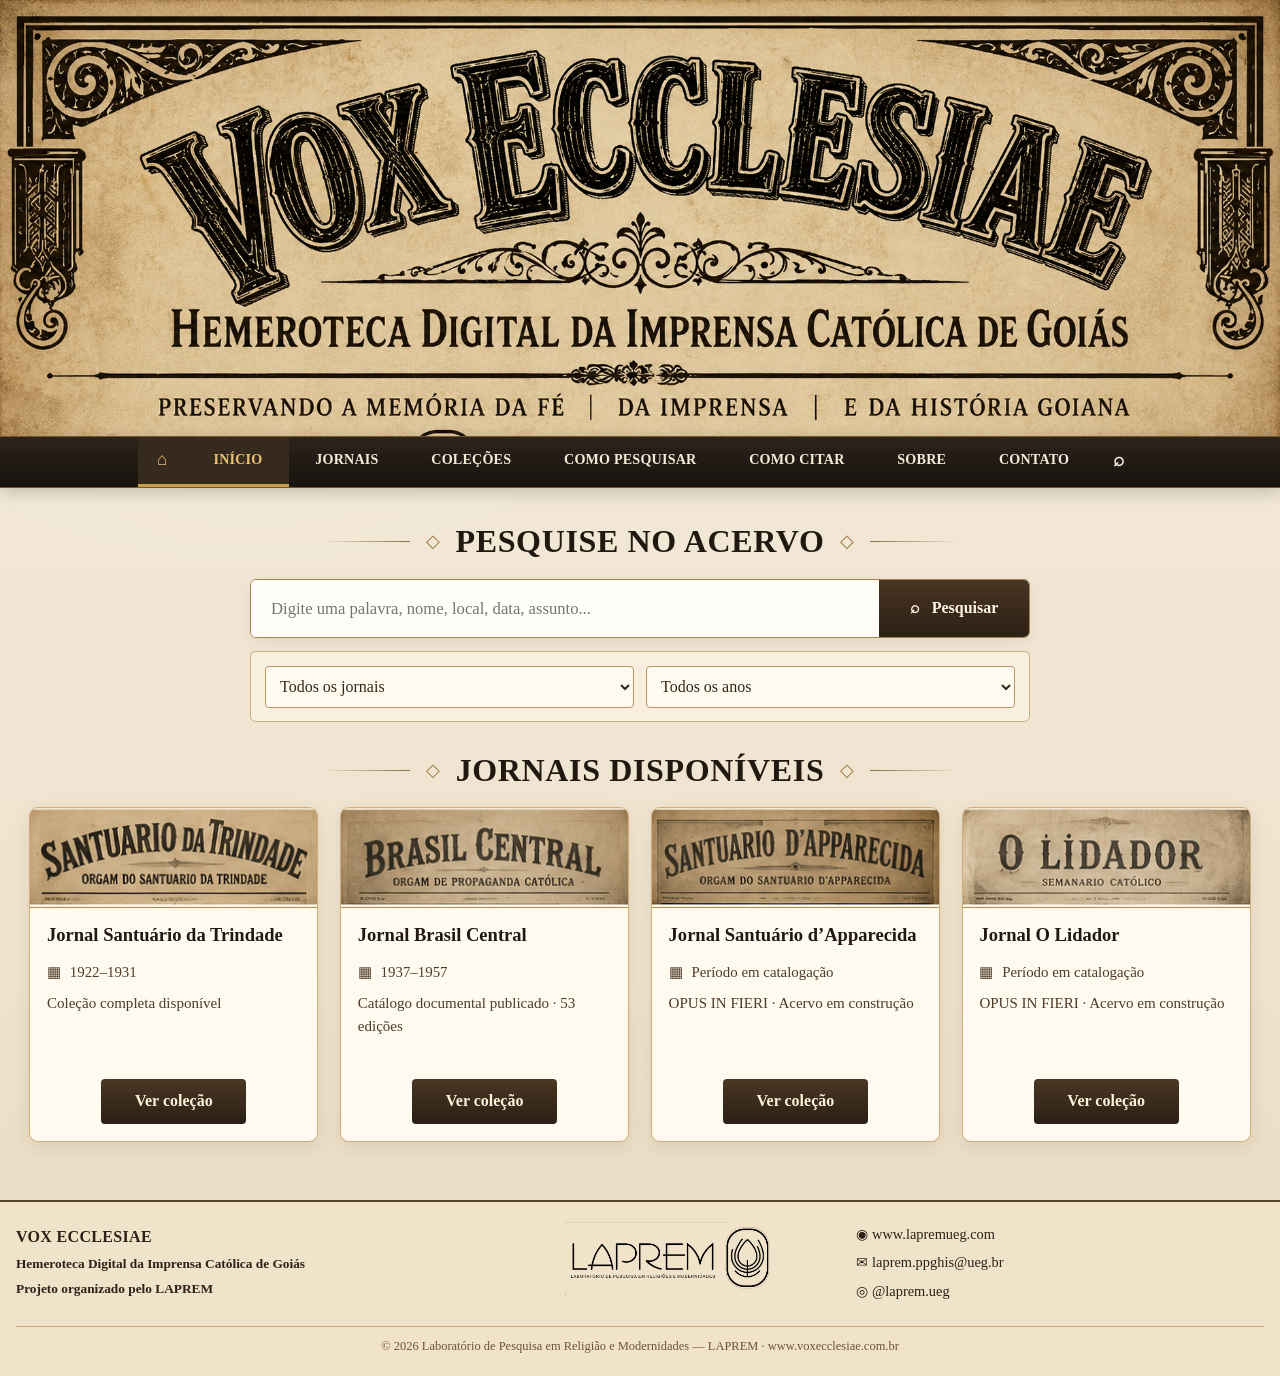
==== commit 039474ad: "Show Brasil Central published catalog status on home page" ====
--- a/index.html
+++ b/index.html
@@ -29,4 +29,4 @@
   <div class="footer-contacts"><a href="https://www.lapremueg.com/" target="_blank" rel="noopener">◉ www.lapremueg.com</a><a href="mailto:laprem.ppghis@ueg.br">✉ laprem.ppghis@ueg.br</a><a href="https://www.instagram.com/laprem.ueg/" target="_blank" rel="noopener">◎ @laprem.ueg</a></div>
   <div class="footer-copy">© 2026 Laboratório de Pesquisa em Religião e Modernidades — LAPREM · www.voxecclesiae.com.br</div>
 </div></footer>
-<script src="assets/app.js"></script></body></html>
+<script src="assets/app.js"></script><script src="assets/jbc-catalog-status.js"></script></body></html>
